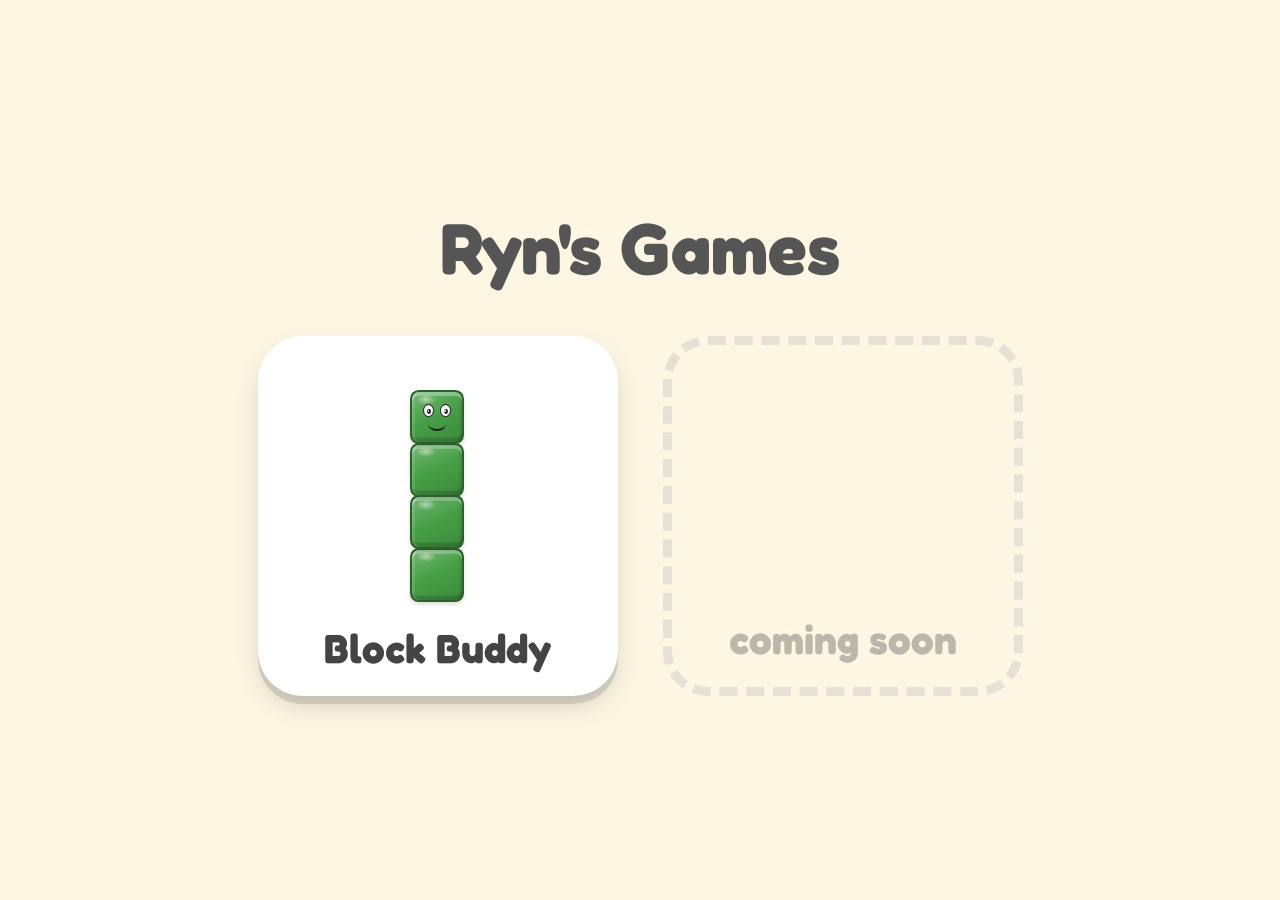
==== index.html @ b3629366 "First block-buddy game for Ryn" ====
<!doctype html>
<html lang="en">
<head>
  <meta charset="utf-8">
  <meta name="viewport" content="width=device-width, initial-scale=1, maximum-scale=1, user-scalable=no">
  <title>Ryn's Games</title>
  <link rel="preconnect" href="https://fonts.googleapis.com">
  <link href="https://fonts.googleapis.com/css2?family=Fredoka:wght@500;700&display=swap" rel="stylesheet">
  <link rel="stylesheet" href="shared/base.css">
  <link rel="stylesheet" href="shared/blocks.css">
  <style>
    body {
      display: flex;
      flex-direction: column;
      align-items: center;
      justify-content: center;
      gap: 5vmin;
      padding: 4vmin;
    }
    h1 {
      margin: 0;
      font-size: 8vmin;
      color: #555;
      font-weight: 700;
    }
    .tiles {
      display: flex;
      flex-wrap: wrap;
      gap: 5vmin;
      justify-content: center;
    }
    /* Picture tiles: big, square, one per game. No reading needed. */
    .tile {
      width: 40vmin;
      height: 40vmin;
      border-radius: 5vmin;
      background: white;
      box-shadow: 0 8px 0 rgba(0,0,0,0.12), 0 12px 24px rgba(0,0,0,0.12);
      display: flex;
      flex-direction: column;
      align-items: center;
      padding: 4vmin 3vmin 3vmin;
      text-decoration: none;
      color: #444;
      font-size: 4.5vmin;
      font-weight: 700;
      transition: transform 0.1s;
    }
    .tile:active { transform: translateY(5px); box-shadow: 0 3px 0 rgba(0,0,0,0.12); }

    /* The picture area fills the tile; the label sits in its own row below. */
    .tile .picture {
      flex: 1;
      display: flex;
      align-items: flex-end;
      justify-content: center;
      min-height: 0;
      margin-bottom: 3vmin;
    }
    .tile .label { line-height: 1; }

    /* A tiny static tower as the Block Buddy icon. */
    .tile .tower { --b: 6vmin; }

    .tile.soon {
      opacity: 0.35;
      pointer-events: none;
      border: 1vmin dashed #bbb;
      background: transparent;
      box-shadow: none;
      justify-content: flex-end;
    }
  </style>
</head>
<body>
  <h1>Ryn's Games</h1>
  <div class="tiles">
    <a class="tile" href="block-buddy/index.html">
      <div class="picture">
        <div class="tower">
          <div class="col">
            <div class="block" style="--c:#4aa84a"></div>
            <div class="block" style="--c:#4aa84a"></div>
            <div class="block" style="--c:#4aa84a"></div>
            <div class="block" style="--c:#4aa84a">
              <div class="face">
                <div class="eye left"><div class="pupil"></div></div>
                <div class="eye right"><div class="pupil"></div></div>
                <div class="mouth"></div>
              </div>
            </div>
          </div>
        </div>
      </div>
      <div class="label">Block Buddy</div>
    </a>
    <div class="tile soon"><div class="label">coming soon</div></div>
  </div>
  <script>document.addEventListener('contextmenu', e => e.preventDefault());</script>
</body>
</html>
---- shared/base.css ----
/* Shared base styles for ryn-games: touch-first, no text selection, no zoom. */
:root {
  --bg: #fdf6e3;
  --ink: #2b2b2b;
  --font: "Fredoka", "Segoe UI Rounded", "Arial Rounded MT Bold", "Comic Sans MS", system-ui, sans-serif;
}

* { box-sizing: border-box; }

html, body {
  margin: 0;
  padding: 0;
  height: 100%;
  overflow: hidden;
  background: var(--bg);
  color: var(--ink);
  font-family: var(--font);
  touch-action: manipulation;
  -webkit-user-select: none;
  user-select: none;
  -webkit-tap-highlight-color: transparent;
  -webkit-touch-callout: none;
}

button {
  font-family: inherit;
  border: none;
  cursor: pointer;
  touch-action: manipulation;
  -webkit-user-select: none;
  user-select: none;
}

button:focus { outline: none; }

/* Small corner controls meant for a grown-up: house (home) and fullscreen. */
.corner-btn {
  position: fixed;
  top: 10px;
  width: 44px;
  height: 44px;
  border-radius: 50%;
  background: rgba(0, 0, 0, 0.08);
  color: #555;
  font-size: 22px;
  display: flex;
  align-items: center;
  justify-content: center;
  z-index: 50;
  text-decoration: none;
}
.corner-btn:active { background: rgba(0, 0, 0, 0.18); }
.corner-btn.home { left: 10px; }
.corner-btn.fullscreen { right: 10px; }
:fullscreen .corner-btn.fullscreen { display: none; }
---- shared/blocks.css ----
/*
 * Shared block styles for ryn-games. Pair with shared/blocks.js.
 * Set --b (block size) on a container; everything scales from it.
 *
 * Each block is a polished toy cube seen face-on: a soft diagonal gradient,
 * a beveled edge, a glossy highlight in the top corner and a faint grain,
 * all derived from the block's base color in --c.
 */
.tower {
  display: flex;
  align-items: flex-end;
  gap: calc(var(--b) * 0.16);
  padding: 0 calc(var(--b) * 0.3);
  min-width: calc(var(--b) * 1.6);
  min-height: calc(var(--b) * 0.5);
}

.col {
  display: flex;
  flex-direction: column-reverse;
}

.block {
  --c: #999;
  --edge: color-mix(in srgb, var(--c), black 42%);
  --hi: color-mix(in srgb, var(--c), white 26%);
  --lo: color-mix(in srgb, var(--c), black 14%);
  position: relative;
  width: var(--b);
  height: var(--b);
  border-radius: calc(var(--b) * 0.16);
  border: 2px solid var(--edge);
  margin-top: calc(var(--b) * -0.03);  /* slight overlap so the stack reads as one body */
  background:
    /* faint grain so the surface is not dead flat */
    url("data:image/svg+xml;utf8,<svg xmlns='http://www.w3.org/2000/svg' width='96' height='96'><filter id='n'><feTurbulence type='fractalNoise' baseFrequency='0.85' numOctaves='2' stitchTiles='stitch'/><feColorMatrix values='0 0 0 0 0  0 0 0 0 0  0 0 0 0 0  0 0 0 0.10 0'/></filter><rect width='100%' height='100%' filter='url(%23n)'/></svg>"),
    linear-gradient(155deg, var(--hi) 0%, var(--c) 48%, var(--lo) 100%);
  box-shadow:
    inset 0 calc(var(--b) * 0.07) 0 rgba(255, 255, 255, 0.32),   /* top bevel */
    inset calc(var(--b) * 0.05) 0 0 rgba(255, 255, 255, 0.14),   /* left bevel */
    inset 0 calc(var(--b) * -0.08) 0 rgba(0, 0, 0, 0.16),        /* bottom bevel */
    inset calc(var(--b) * -0.05) 0 0 rgba(0, 0, 0, 0.08),        /* right bevel */
    0 calc(var(--b) * 0.04) calc(var(--b) * 0.08) rgba(0, 0, 0, 0.14); /* lift */
}
/* glossy highlight in the top-left corner */
.block::before {
  content: '';
  position: absolute;
  left: 8%;
  top: 5%;
  width: 40%;
  height: 20%;
  border-radius: 50%;
  background: radial-gradient(ellipse at 50% 45%, rgba(255, 255, 255, 0.5), rgba(255, 255, 255, 0) 72%);
  pointer-events: none;
}
.block.light {
  --edge: color-mix(in srgb, var(--c), black 30%);
}
.block.pop { animation: block-popin 0.3s cubic-bezier(.3, 1.6, .5, 1); }
.block.ghost {
  background: transparent;
  border: 3px dashed rgba(0, 0, 0, 0.18);
  box-shadow: none;
}
.block.ghost::before { display: none; }

/* ---------- Face on the top block ---------- */
/* Proportions are percentages of the block, line weights scale with --b,
   so the face reads the same at 40px and at 300px. */
.face {
  position: absolute;
  inset: 0;
  z-index: 1;
  --ink: #1f1f1f;
  --line: max(1px, calc(var(--b) * 0.012));
}
.eye {
  position: absolute;
  top: 24%;
  width: 22%;
  height: 26%;              /* slightly taller than wide */
  background: white;
  border-radius: 50%;
  border: var(--line) solid var(--ink);
}
.eye.left { left: 22%; }
.eye.right { right: 22%; }
.pupil {
  position: absolute;
  left: 30%;
  top: 36%;                 /* pupils sit a touch low and inward: friendly, not startled */
  width: 46%;
  height: 46%;
  background: var(--ink);
  border-radius: 50%;
}
.eye.right .pupil { left: 24%; }
.pupil::after {
  content: '';
  position: absolute;
  left: 18%;
  top: 14%;
  width: 32%;
  height: 32%;
  border-radius: 50%;
  background: rgba(255, 255, 255, 0.9);
}
/* a simple smile: the bottom edge of a flattened ellipse */
.mouth {
  position: absolute;
  left: 32%;
  right: 32%;
  bottom: 22%;
  height: 14%;
  border-bottom: max(2px, calc(var(--b) * 0.045)) solid var(--ink);
  border-radius: 0 0 50% 50% / 0 0 100% 100%;
}

@keyframes block-popin {
  0%   { transform: scale(0.2); }
  100% { transform: scale(1); }
}
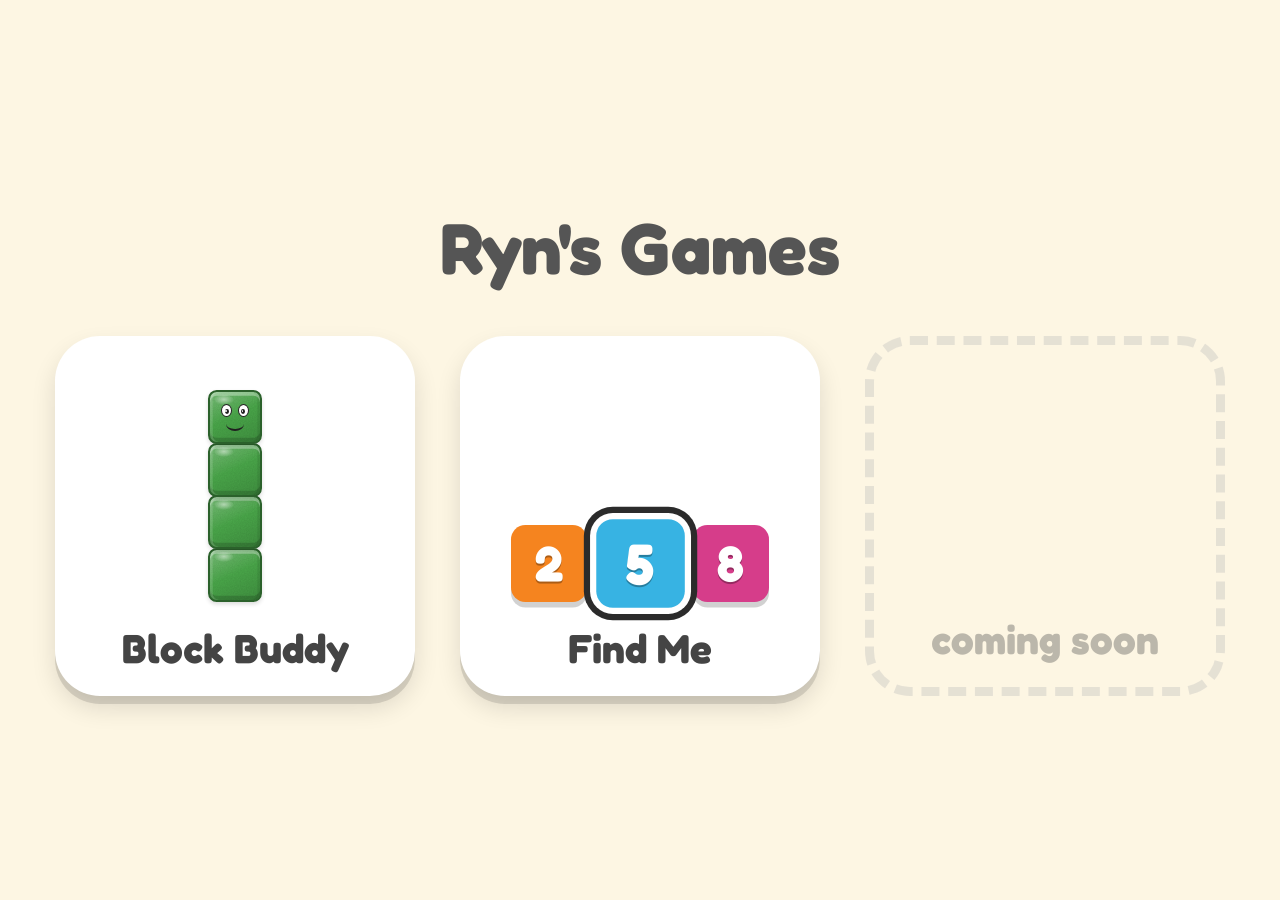
==== commit a11b9664: "Find me and grown up counter" ====
--- a/index.html
+++ b/index.html
@@ -59,8 +59,24 @@
     }
     .tile .label { line-height: 1; }
 
-    /* A tiny static tower as the Block Buddy icon. */
+    /* Block Buddy icon: a tiny tower. */
     .tile .tower { --b: 6vmin; }
+
+    /* Find Me icon: three numeral chips, one found. */
+    .chips { display: flex; gap: 1.6vmin; align-items: center; }
+    .chip {
+      width: 8.5vmin;
+      height: 8.5vmin;
+      border-radius: 1.6vmin;
+      color: white;
+      font-size: 5.5vmin;
+      display: flex;
+      align-items: center;
+      justify-content: center;
+      text-shadow: 0 2px 0 rgba(0,0,0,0.3);
+      box-shadow: 0 0.6vmin 0 rgba(0,0,0,0.18);
+    }
+    .chip.found { transform: scale(1.15); box-shadow: 0 0 0 0.6vmin #fff, 0 0 0 1.2vmin #2b2b2b; }
 
     .tile.soon {
       opacity: 0.35;
@@ -70,10 +86,63 @@
       box-shadow: none;
       justify-content: flex-end;
     }
+
+    /* ---------- Parent view (long-press the title) ---------- */
+    .parent {
+      position: fixed;
+      inset: 0;
+      background: var(--bg);
+      display: none;
+      flex-direction: column;
+      align-items: center;
+      justify-content: center;
+      gap: 3vmin;
+      padding: 4vmin;
+      z-index: 30;
+      font-size: 2.6vmin;
+      color: #444;
+    }
+    .parent.show { display: flex; }
+    .parent h2 { margin: 0; font-size: 4vmin; }
+    .parent .sub { color: #777; margin: 0; }
+    .grid {
+      display: grid;
+      grid-template-columns: repeat(10, 1fr);
+      gap: 1vmin;
+    }
+    .cell {
+      width: 8vmin;
+      height: 8vmin;
+      border-radius: 1.5vmin;
+      display: flex;
+      flex-direction: column;
+      align-items: center;
+      justify-content: center;
+      background: #e9e4d5;
+      line-height: 1.1;
+    }
+    .cell b { font-size: 3vmin; }
+    .cell small { font-size: 1.8vmin; opacity: 0.75; }
+    .cell.good { background: #bfe5bf; }
+    .cell.okay { background: #f8ecb0; }
+    .cell.weak { background: #f6c3bf; }
+    .cell.mastered { outline: 0.5vmin solid #4aa84a; }
+    .parent .row { display: flex; gap: 3vmin; align-items: center; flex-wrap: wrap; justify-content: center; }
+    .parent button {
+      font-size: 2.6vmin;
+      padding: 1.6vmin 3vmin;
+      border-radius: 2vmin;
+      background: #ddd;
+      color: #333;
+    }
+    .parent button.danger { background: #e4322b; color: white; }
+    .legend { display: flex; gap: 2vmin; color: #777; }
+    .legend span::before { content: ''; display: inline-block; width: 1.8vmin; height: 1.8vmin; border-radius: 0.4vmin; margin-right: 0.6vmin; vertical-align: middle; }
+    .legend .g::before { background: #bfe5bf; } .legend .o::before { background: #f8ecb0; } .legend .w::before { background: #f6c3bf; }
   </style>
 </head>
 <body>
-  <h1>Ryn's Games</h1>
+  <h1 id="title">Ryn's Games</h1>
   <div class="tiles">
     <a class="tile" href="block-buddy/index.html">
       <div class="picture">
@@ -94,8 +163,76 @@
       </div>
       <div class="label">Block Buddy</div>
     </a>
+    <a class="tile" href="find-me/index.html">
+      <div class="picture">
+        <div class="chips">
+          <div class="chip" style="background:#f5841f">2</div>
+          <div class="chip found" style="background:#37b3e3">5</div>
+          <div class="chip" style="background:#d63d8a">8</div>
+        </div>
+      </div>
+      <div class="label">Find Me</div>
+    </a>
     <div class="tile soon"><div class="label">coming soon</div></div>
   </div>
-  <script>document.addEventListener('contextmenu', e => e.preventDefault());</script>
+
+  <div class="parent" id="parent">
+    <h2>Grown-up corner</h2>
+    <p class="sub" id="rangeLine"></p>
+    <div class="grid" id="grid"></div>
+    <div class="legend"><span class="g">mostly right</span><span class="o">mixed</span><span class="w">struggling</span><span>green ring = mastered</span></div>
+    <div class="row">
+      <button id="closeBtn">Close</button>
+      <button id="resetBtn" class="danger">Reset progress</button>
+    </div>
+  </div>
+
+  <script src="shared/progress.js"></script>
+  <script>
+    (function () {
+      document.addEventListener('contextmenu', e => e.preventDefault());
+
+      const parentEl = document.getElementById('parent');
+      const grid = document.getElementById('grid');
+      const rangeLine = document.getElementById('rangeLine');
+      const resetBtn = document.getElementById('resetBtn');
+      let armed = false;
+
+      function renderParent() {
+        grid.innerHTML = '';
+        Progress.all().forEach(s => {
+          const cell = document.createElement('div');
+          cell.className = 'cell';
+          if (s.seen > 0) {
+            const rate = s.hits / s.seen;
+            cell.classList.add(rate >= 0.8 ? 'good' : rate >= 0.5 ? 'okay' : 'weak');
+          }
+          if (s.mastered) cell.classList.add('mastered');
+          cell.innerHTML = '<b>' + s.n + '</b><small>' + (s.seen ? s.hits + '/' + s.seen : '–') + '</small>';
+          grid.appendChild(cell);
+        });
+        rangeLine.textContent = 'Find Me is asking about 1 to ' + Progress.range() + '. Counts are right answers / times asked.';
+        resetBtn.textContent = 'Reset progress';
+        armed = false;
+      }
+
+      // Long-press the title (700ms) to open. A quick tap does nothing.
+      const title = document.getElementById('title');
+      let timer = null;
+      const start = () => { timer = setTimeout(() => { renderParent(); parentEl.classList.add('show'); }, 700); };
+      const cancel = () => { if (timer) { clearTimeout(timer); timer = null; } };
+      title.addEventListener('pointerdown', start);
+      ['pointerup', 'pointerleave', 'pointercancel'].forEach(ev => title.addEventListener(ev, cancel));
+
+      document.getElementById('closeBtn').addEventListener('click', () => parentEl.classList.remove('show'));
+      // Dev convenience: index.html?parent=1 opens the grown-up corner directly.
+      if (new URLSearchParams(location.search).get('parent')) { renderParent(); parentEl.classList.add('show'); }
+      resetBtn.addEventListener('click', () => {
+        if (!armed) { armed = true; resetBtn.textContent = 'Tap again to confirm'; return; }
+        Progress.reset();
+        renderParent();
+      });
+    })();
+  </script>
 </body>
 </html>
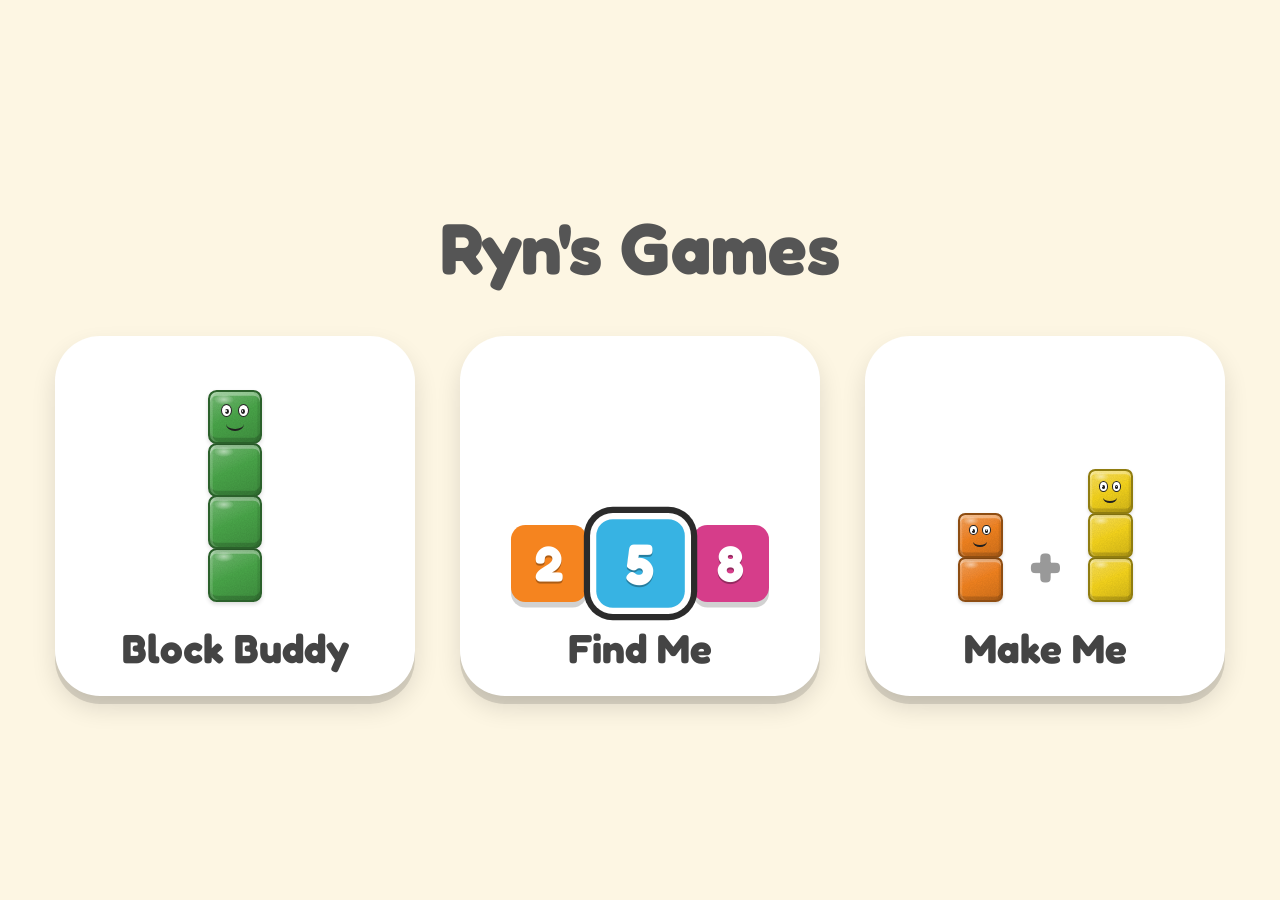
==== commit 0aef6bb1: "Adding make me" ====
--- a/index.html
+++ b/index.html
@@ -22,6 +22,7 @@
       font-size: 8vmin;
       color: #555;
       font-weight: 700;
+      touch-action: none; /* a finger that drifts during the long-press must not become a scroll */
     }
     .tiles {
       display: flex;
@@ -61,6 +62,11 @@
 
     /* Block Buddy icon: a tiny tower. */
     .tile .tower { --b: 6vmin; }
+
+    /* Make Me icon: two little towers and a plus. */
+    .bond { display: flex; align-items: flex-end; gap: 1.5vmin; }
+    .bond .tower { --b: 5vmin; }
+    .bond .plus { font-size: 7vmin; font-weight: 700; color: #999; line-height: 1; padding-bottom: 1vmin; }
 
     /* Find Me icon: three numeral chips, one found. */
     .chips { display: flex; gap: 1.6vmin; align-items: center; }
@@ -123,6 +129,8 @@
     }
     .cell b { font-size: 3vmin; }
     .cell small { font-size: 1.8vmin; opacity: 0.75; }
+    .cell small.mix { font-size: 1.4vmin; color: #a33; opacity: 1; }
+    .parent .sub { text-align: center; line-height: 1.4; }
     .cell.good { background: #bfe5bf; }
     .cell.okay { background: #f8ecb0; }
     .cell.weak { background: #f6c3bf; }
@@ -135,7 +143,38 @@
       background: #ddd;
       color: #333;
     }
-    .parent button.danger { background: #e4322b; color: white; }
+    .parent button.danger {
+      background: #e4322b;
+      color: white;
+      position: relative;
+      overflow: hidden;
+      touch-action: none;
+    }
+    /* hold-to-reset: a dark bar fills the button over the hold time */
+    .parent button.danger .fill {
+      position: absolute;
+      left: 0; top: 0; bottom: 0;
+      width: 0;
+      background: rgba(0,0,0,0.3);
+      transition: width 0s;
+    }
+    .parent button.danger.holding .fill { width: 100%; transition: width 1.2s linear; }
+    .parent button.danger span { position: relative; }
+    .parent button.undo { background: #4aa84a; color: white; }
+    .voice-row label, .dim-label { color: #777; }
+    .band-row #bandRow, .band-row #levelRow { display: flex; gap: 1.2vmin; flex-wrap: wrap; justify-content: center; }
+    .parent button.band.current { background: #2b2b2b; color: white; }
+    .voice-row select {
+      font-family: inherit;
+      font-size: 2.4vmin;
+      padding: 1.2vmin 1.6vmin;
+      border-radius: 1.5vmin;
+      border: 0.3vmin solid #ccc;
+      background: white;
+      color: #333;
+      max-width: 60vw;
+    }
+    .parent button[hidden] { display: none; }
     .legend { display: flex; gap: 2vmin; color: #777; }
     .legend span::before { content: ''; display: inline-block; width: 1.8vmin; height: 1.8vmin; border-radius: 0.4vmin; margin-right: 0.6vmin; vertical-align: middle; }
     .legend .g::before { background: #bfe5bf; } .legend .o::before { background: #f8ecb0; } .legend .w::before { background: #f6c3bf; }
@@ -173,7 +212,23 @@
       </div>
       <div class="label">Find Me</div>
     </a>
-    <div class="tile soon"><div class="label">coming soon</div></div>
+    <a class="tile" href="make-me/index.html">
+      <div class="picture">
+        <div class="bond">
+          <div class="tower"><div class="col">
+            <div class="block" style="--c:#f5841f"></div>
+            <div class="block" style="--c:#f5841f"><div class="face"><div class="eye left"><div class="pupil"></div></div><div class="eye right"><div class="pupil"></div></div><div class="mouth"></div></div></div>
+          </div></div>
+          <div class="plus">+</div>
+          <div class="tower"><div class="col">
+            <div class="block" style="--c:#f9d71c"></div>
+            <div class="block" style="--c:#f9d71c"></div>
+            <div class="block" style="--c:#f9d71c"><div class="face"><div class="eye left"><div class="pupil"></div></div><div class="eye right"><div class="pupil"></div></div><div class="mouth"></div></div></div>
+          </div></div>
+        </div>
+      </div>
+      <div class="label">Make Me</div>
+    </a>
   </div>
 
   <div class="parent" id="parent">
@@ -181,22 +236,82 @@
     <p class="sub" id="rangeLine"></p>
     <div class="grid" id="grid"></div>
     <div class="legend"><span class="g">mostly right</span><span class="o">mixed</span><span class="w">struggling</span><span>green ring = mastered</span></div>
+    <div class="row band-row">
+      <span class="dim-label">Ask about</span>
+      <div id="bandRow">
+        <button class="band" data-band="5">1 to 5</button>
+        <button class="band" data-band="10">1 to 10</button>
+        <button class="band" data-band="20">1 to 20</button>
+      </div>
+    </div>
+    <div class="row band-row">
+      <span class="dim-label">Make Me level</span>
+      <div id="levelRow">
+        <button class="band" data-level="1">1 · make 2 to 5</button>
+        <button class="band" data-level="2">2 · make 6 to 10</button>
+        <button class="band" data-level="3">3 · make ten</button>
+        <button class="band" data-level="4">4 · make teens</button>
+      </div>
+    </div>
+    <div class="row voice-row">
+      <label for="voiceSel">Voice</label>
+      <select id="voiceSel"></select>
+      <button id="tryVoiceBtn">Try it</button>
+    </div>
     <div class="row">
       <button id="closeBtn">Close</button>
-      <button id="resetBtn" class="danger">Reset progress</button>
+      <button id="resetBtn" class="danger"><div class="fill"></div><span>Hold to reset progress</span></button>
+      <button id="undoBtn" class="undo" hidden>Undo reset</button>
     </div>
   </div>
 
   <script src="shared/progress.js"></script>
+  <script src="shared/audio.js"></script>
+  <script src="shared/tap.js"></script>
   <script>
     (function () {
       document.addEventListener('contextmenu', e => e.preventDefault());
 
+      // Game tiles open on first contact, like every button inside the games.
+      document.querySelectorAll('a.tile').forEach(a => Tap.on(a, () => { location.href = a.getAttribute('href'); }));
+
       const parentEl = document.getElementById('parent');
+      const bandRow = document.getElementById('bandRow');
+      const levelRow = document.getElementById('levelRow');
+      const voiceSel = document.getElementById('voiceSel');
+      const tryVoiceBtn = document.getElementById('tryVoiceBtn');
+
+      // Voice picker: every English voice this device offers, with the saved choice selected.
+      function renderVoices() {
+        const list = GameAudio.voices();
+        const saved = GameAudio.savedVoiceName();
+        const current = GameAudio.currentVoiceName();
+        voiceSel.innerHTML = '';
+        const auto = document.createElement('option');
+        auto.value = '';
+        auto.textContent = 'Automatic' + (current && !saved ? ' (' + current + ')' : '');
+        voiceSel.appendChild(auto);
+        list.forEach(v => {
+          const o = document.createElement('option');
+          o.value = v.name;
+          o.textContent = v.name + (v.local ? ' · on device' : ' · online');
+          voiceSel.appendChild(o);
+        });
+        voiceSel.value = saved && list.some(v => v.name === saved) ? saved : '';
+        voiceSel.disabled = list.length === 0;
+      }
+      voiceSel.addEventListener('change', () => { GameAudio.setVoice(voiceSel.value); renderVoices(); GameAudio.preview(); });
+      tryVoiceBtn.addEventListener('click', () => { GameAudio.unlock(); GameAudio.preview(); });
+      GameAudio.ready(renderVoices);
+      if ('speechSynthesis' in window) {
+        // audio.js owns onvoiceschanged; poll briefly in case voices arrive after it fired.
+        let tries = 0;
+        const t = setInterval(() => { renderVoices(); if (++tries > 10 || voiceSel.options.length > 1) clearInterval(t); }, 500);
+      }
       const grid = document.getElementById('grid');
       const rangeLine = document.getElementById('rangeLine');
       const resetBtn = document.getElementById('resetBtn');
-      let armed = false;
+      const undoBtn = document.getElementById('undoBtn');
 
       function renderParent() {
         grid.innerHTML = '';
@@ -205,33 +320,69 @@
           cell.className = 'cell';
           if (s.seen > 0) {
             const rate = s.hits / s.seen;
-            cell.classList.add(rate >= 0.8 ? 'good' : rate >= 0.5 ? 'okay' : 'weak');
+            let tone = rate >= 0.8 ? 'good' : rate >= 0.5 ? 'okay' : 'weak';
+            if (tone === 'good' && s.confused > s.hits) tone = 'okay'; // one lucky hit does not outweigh mix-ups
+            cell.classList.add(tone);
+          } else if (s.confused > 0) {
+            cell.classList.add('okay'); // never asked, but she has mistaken it for others
           }
           if (s.mastered) cell.classList.add('mastered');
-          cell.innerHTML = '<b>' + s.n + '</b><small>' + (s.seen ? s.hits + '/' + s.seen : '–') + '</small>';
+          const score = s.seen ? s.hits + '/' + s.seen : '–';
+          const mix = s.confused ? '<small class="mix">' + s.confused + ' mix-up' + (s.confused === 1 ? '' : 's') + '</small>' : '';
+          cell.innerHTML = '<b>' + s.n + '</b><small>' + score + '</small>' + mix;
           grid.appendChild(cell);
         });
-        rangeLine.textContent = 'Find Me is asking about 1 to ' + Progress.range() + '. Counts are right answers / times asked.';
-        resetBtn.textContent = 'Reset progress';
-        armed = false;
+        const band = Progress.range();
+        rangeLine.innerHTML = 'Find Me is asking about 1 to ' + band + '. It widens on its own once every number in the band is found first try twice in a row.<br>' +
+          'Score is first-try right / times asked. A mix-up is tapping that number when a different one was asked for.';
+        bandRow.querySelectorAll('.band').forEach(b => b.classList.toggle('current', Number(b.dataset.band) === band));
+        const lvl = Progress.getLevel('make-me');
+        levelRow.querySelectorAll('.band').forEach(b => b.classList.toggle('current', Number(b.dataset.level) === lvl));
+        undoBtn.hidden = !Progress.canUndoReset();
+        renderVoices();
       }
 
-      // Long-press the title (700ms) to open. A quick tap does nothing.
-      const title = document.getElementById('title');
-      let timer = null;
-      const start = () => { timer = setTimeout(() => { renderParent(); parentEl.classList.add('show'); }, 700); };
-      const cancel = () => { if (timer) { clearTimeout(timer); timer = null; } };
-      title.addEventListener('pointerdown', start);
-      ['pointerup', 'pointerleave', 'pointercancel'].forEach(ev => title.addEventListener(ev, cancel));
-
+      // Press-and-hold helper: fires after `ms` of continuous contact, cancels on release or drift.
+      function holdToFire(el, ms, onFire, onState) {
+        let timer = null;
+        const start = e => {
+          if (e.button !== undefined && e.button !== 0) return;
+          if (onState) onState(true);
+          timer = setTimeout(() => { timer = null; if (onState) onState(false); onFire(); }, ms);
+        };
+        const cancel = () => {
+          if (timer) { clearTimeout(timer); timer = null; }
+          if (onState) onState(false);
+        };
+        el.addEventListener('pointerdown', start);
+        ['pointerup', 'pointerleave', 'pointercancel'].forEach(ev => el.addEventListener(ev, cancel));
+      }
+
+      // Long-press the title to open. A quick tap does nothing.
+      holdToFire(document.getElementById('title'), 800, () => { renderParent(); parentEl.classList.add('show'); });
+
+      // Reset needs a deliberate 1.2 s hold, and keeps one backup so it can be undone.
+      holdToFire(resetBtn, 1200,
+        () => { Progress.reset(); renderParent(); },
+        holding => resetBtn.classList.toggle('holding', holding));
+      resetBtn.addEventListener('click', e => e.preventDefault());
+      undoBtn.addEventListener('click', () => { Progress.undoReset(); renderParent(); });
+
+      bandRow.addEventListener('click', e => {
+        const b = e.target.closest('.band');
+        if (!b) return;
+        Progress.setBand(Number(b.dataset.band));
+        renderParent();
+      });
+      levelRow.addEventListener('click', e => {
+        const b = e.target.closest('.band');
+        if (!b) return;
+        Progress.setLevel('make-me', Number(b.dataset.level));
+        renderParent();
+      });
       document.getElementById('closeBtn').addEventListener('click', () => parentEl.classList.remove('show'));
       // Dev convenience: index.html?parent=1 opens the grown-up corner directly.
       if (new URLSearchParams(location.search).get('parent')) { renderParent(); parentEl.classList.add('show'); }
-      resetBtn.addEventListener('click', () => {
-        if (!armed) { armed = true; resetBtn.textContent = 'Tap again to confirm'; return; }
-        Progress.reset();
-        renderParent();
-      });
     })();
   </script>
 </body>
--- a/shared/blocks.css
+++ b/shared/blocks.css
@@ -22,19 +22,14 @@
 
 .block {
   --c: #999;
-  --edge: color-mix(in srgb, var(--c), black 42%);
-  --hi: color-mix(in srgb, var(--c), white 26%);
-  --lo: color-mix(in srgb, var(--c), black 14%);
   position: relative;
   width: var(--b);
   height: var(--b);
   border-radius: calc(var(--b) * 0.16);
-  border: 2px solid var(--edge);
+  /* plain look first, so an older Chrome without color-mix() still shows solid blocks */
+  border: 2px solid rgba(0, 0, 0, 0.35);
+  background: var(--c);
   margin-top: calc(var(--b) * -0.03);  /* slight overlap so the stack reads as one body */
-  background:
-    /* faint grain so the surface is not dead flat */
-    url("data:image/svg+xml;utf8,<svg xmlns='http://www.w3.org/2000/svg' width='96' height='96'><filter id='n'><feTurbulence type='fractalNoise' baseFrequency='0.85' numOctaves='2' stitchTiles='stitch'/><feColorMatrix values='0 0 0 0 0  0 0 0 0 0  0 0 0 0 0  0 0 0 0.10 0'/></filter><rect width='100%' height='100%' filter='url(%23n)'/></svg>"),
-    linear-gradient(155deg, var(--hi) 0%, var(--c) 48%, var(--lo) 100%);
   box-shadow:
     inset 0 calc(var(--b) * 0.07) 0 rgba(255, 255, 255, 0.32),   /* top bevel */
     inset calc(var(--b) * 0.05) 0 0 rgba(255, 255, 255, 0.14),   /* left bevel */
@@ -54,8 +49,20 @@
   background: radial-gradient(ellipse at 50% 45%, rgba(255, 255, 255, 0.5), rgba(255, 255, 255, 0) 72%);
   pointer-events: none;
 }
-.block.light {
-  --edge: color-mix(in srgb, var(--c), black 30%);
+@supports (color: color-mix(in srgb, red, blue)) {
+  .block {
+    --edge: color-mix(in srgb, var(--c), black 42%);
+    --hi: color-mix(in srgb, var(--c), white 26%);
+    --lo: color-mix(in srgb, var(--c), black 14%);
+    border-color: var(--edge);
+    background:
+      /* faint grain so the surface is not dead flat */
+      url("data:image/svg+xml;utf8,<svg xmlns='http://www.w3.org/2000/svg' width='96' height='96'><filter id='n'><feTurbulence type='fractalNoise' baseFrequency='0.85' numOctaves='2' stitchTiles='stitch'/><feColorMatrix values='0 0 0 0 0  0 0 0 0 0  0 0 0 0 0  0 0 0 0.10 0'/></filter><rect width='100%' height='100%' filter='url(%23n)'/></svg>"),
+      linear-gradient(155deg, var(--hi) 0%, var(--c) 48%, var(--lo) 100%);
+  }
+  .block.light {
+    --edge: color-mix(in srgb, var(--c), black 30%);
+  }
 }
 .block.pop { animation: block-popin 0.3s cubic-bezier(.3, 1.6, .5, 1); }
 .block.ghost {
@@ -96,6 +103,9 @@
   border-radius: 50%;
 }
 .eye.right .pupil { left: 24%; }
+/* teens: the ten glances at its ones column, a quiet nudge toward "ten and some" */
+.tower.teen .pupil { left: 44%; }
+.tower.teen .eye.right .pupil { left: 40%; }
 .pupil::after {
   content: '';
   position: absolute;
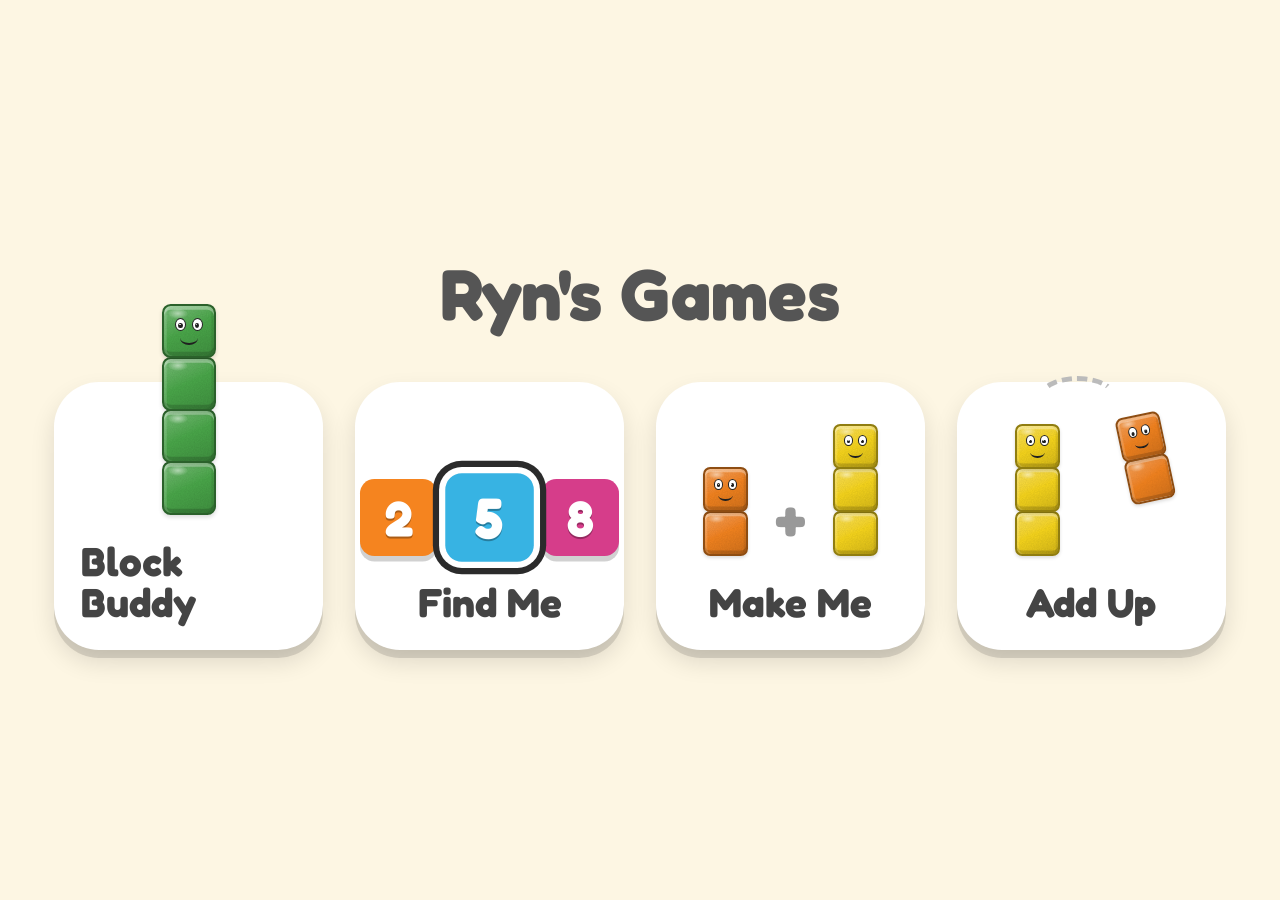
==== commit dce66f4c: "Add up game" ====
--- a/index.html
+++ b/index.html
@@ -27,13 +27,13 @@
     .tiles {
       display: flex;
       flex-wrap: wrap;
-      gap: 5vmin;
+      gap: min(5vmin, 2.5vw);
       justify-content: center;
     }
     /* Picture tiles: big, square, one per game. No reading needed. */
     .tile {
-      width: 40vmin;
-      height: 40vmin;
+      width: min(40vmin, 21vw);
+      height: min(40vmin, 21vw);
       border-radius: 5vmin;
       background: white;
       box-shadow: 0 8px 0 rgba(0,0,0,0.12), 0 12px 24px rgba(0,0,0,0.12);
@@ -68,6 +68,19 @@
     .bond .tower { --b: 5vmin; }
     .bond .plus { font-size: 7vmin; font-weight: 700; color: #999; line-height: 1; padding-bottom: 1vmin; }
 
+    /* Add Up icon: a little tower hopping onto a bigger one. */
+    .hopper { position: relative; display: flex; align-items: flex-end; gap: 4vmin; }
+    .hopper .tower { --b: 5vmin; }
+    .hopper .jumper { transform: translateY(-6vmin) rotate(-12deg); }
+    .hopper .arc {
+      position: absolute;
+      left: 4vmin; bottom: 15vmin;
+      width: 9vmin; height: 5vmin;
+      border: 0.6vmin dashed #bbb;
+      border-color: #bbb transparent transparent transparent;
+      border-radius: 50% 50% 0 0;
+    }
+
     /* Find Me icon: three numeral chips, one found. */
     .chips { display: flex; gap: 1.6vmin; align-items: center; }
     .chip {
@@ -101,8 +114,9 @@
       display: none;
       flex-direction: column;
       align-items: center;
-      justify-content: center;
-      gap: 3vmin;
+      justify-content: safe center;
+      overflow-y: auto;
+      gap: 2.4vmin;
       padding: 4vmin;
       z-index: 30;
       font-size: 2.6vmin;
@@ -162,7 +176,9 @@
     .parent button.danger span { position: relative; }
     .parent button.undo { background: #4aa84a; color: white; }
     .voice-row label, .dim-label { color: #777; }
-    .band-row #bandRow, .band-row #levelRow { display: flex; gap: 1.2vmin; flex-wrap: wrap; justify-content: center; }
+    .band-row .opts { display: flex; gap: 1.2vmin; flex-wrap: wrap; justify-content: center; }
+    .band-row .dim-label { min-width: 13vmin; text-align: right; }
+    .band-row .sep { width: 2vmin; }
     .parent button.band.current { background: #2b2b2b; color: white; }
     .voice-row select {
       font-family: inherit;
@@ -229,6 +245,23 @@
       </div>
       <div class="label">Make Me</div>
     </a>
+    <a class="tile" href="add-up/index.html">
+      <div class="picture">
+        <div class="hopper">
+          <div class="tower"><div class="col">
+            <div class="block" style="--c:#f9d71c"></div>
+            <div class="block" style="--c:#f9d71c"></div>
+            <div class="block" style="--c:#f9d71c"><div class="face"><div class="eye left"><div class="pupil"></div></div><div class="eye right"><div class="pupil"></div></div><div class="mouth"></div></div></div>
+          </div></div>
+          <div class="arc"></div>
+          <div class="tower jumper"><div class="col">
+            <div class="block" style="--c:#f5841f"></div>
+            <div class="block" style="--c:#f5841f"><div class="face"><div class="eye left"><div class="pupil"></div></div><div class="eye right"><div class="pupil"></div></div><div class="mouth"></div></div></div>
+          </div></div>
+        </div>
+      </div>
+      <div class="label">Add Up</div>
+    </a>
   </div>
 
   <div class="parent" id="parent">
@@ -237,20 +270,35 @@
     <div class="grid" id="grid"></div>
     <div class="legend"><span class="g">mostly right</span><span class="o">mixed</span><span class="w">struggling</span><span>green ring = mastered</span></div>
     <div class="row band-row">
-      <span class="dim-label">Ask about</span>
-      <div id="bandRow">
+      <span class="dim-label">Find Me</span>
+      <div class="opts" id="bandRow">
         <button class="band" data-band="5">1 to 5</button>
         <button class="band" data-band="10">1 to 10</button>
         <button class="band" data-band="20">1 to 20</button>
       </div>
+      <span class="sep"></span>
+      <div class="opts level-opts" data-game="find-me">
+        <button class="band" data-level="1">hear it</button>
+        <button class="band" data-level="2">see blocks</button>
+        <button class="band" data-level="3">both</button>
+      </div>
     </div>
     <div class="row band-row">
-      <span class="dim-label">Make Me level</span>
-      <div id="levelRow">
-        <button class="band" data-level="1">1 · make 2 to 5</button>
-        <button class="band" data-level="2">2 · make 6 to 10</button>
-        <button class="band" data-level="3">3 · make ten</button>
-        <button class="band" data-level="4">4 · make teens</button>
+      <span class="dim-label">Make Me</span>
+      <div class="opts level-opts" data-game="make-me">
+        <button class="band" data-level="1">make 2 to 5</button>
+        <button class="band" data-level="2">make 6 to 10</button>
+        <button class="band" data-level="3">make ten</button>
+        <button class="band" data-level="4">make teens</button>
+      </div>
+    </div>
+    <div class="row band-row">
+      <span class="dim-label">Add Up</span>
+      <div class="opts level-opts" data-game="add-up">
+        <button class="band" data-level="1">to 10</button>
+        <button class="band" data-level="2">to 20</button>
+        <button class="band" data-level="3">numbers only</button>
+        <button class="band" data-level="4">take away</button>
       </div>
     </div>
     <div class="row voice-row">
@@ -277,7 +325,7 @@
 
       const parentEl = document.getElementById('parent');
       const bandRow = document.getElementById('bandRow');
-      const levelRow = document.getElementById('levelRow');
+      const levelRows = document.querySelectorAll('.level-opts');
       const voiceSel = document.getElementById('voiceSel');
       const tryVoiceBtn = document.getElementById('tryVoiceBtn');
 
@@ -336,8 +384,10 @@
         rangeLine.innerHTML = 'Find Me is asking about 1 to ' + band + '. It widens on its own once every number in the band is found first try twice in a row.<br>' +
           'Score is first-try right / times asked. A mix-up is tapping that number when a different one was asked for.';
         bandRow.querySelectorAll('.band').forEach(b => b.classList.toggle('current', Number(b.dataset.band) === band));
-        const lvl = Progress.getLevel('make-me');
-        levelRow.querySelectorAll('.band').forEach(b => b.classList.toggle('current', Number(b.dataset.level) === lvl));
+        levelRows.forEach(row => {
+          const lvl = Progress.getLevel(row.dataset.game);
+          row.querySelectorAll('.band').forEach(b => b.classList.toggle('current', Number(b.dataset.level) === lvl));
+        });
         undoBtn.hidden = !Progress.canUndoReset();
         renderVoices();
       }
@@ -374,12 +424,12 @@
         Progress.setBand(Number(b.dataset.band));
         renderParent();
       });
-      levelRow.addEventListener('click', e => {
+      levelRows.forEach(row => row.addEventListener('click', e => {
         const b = e.target.closest('.band');
         if (!b) return;
-        Progress.setLevel('make-me', Number(b.dataset.level));
+        Progress.setLevel(row.dataset.game, Number(b.dataset.level));
         renderParent();
-      });
+      }));
       document.getElementById('closeBtn').addEventListener('click', () => parentEl.classList.remove('show'));
       // Dev convenience: index.html?parent=1 opens the grown-up corner directly.
       if (new URLSearchParams(location.search).get('parent')) { renderParent(); parentEl.classList.add('show'); }
--- a/shared/blocks.css
+++ b/shared/blocks.css
@@ -65,6 +65,13 @@
   }
 }
 .block.pop { animation: block-popin 0.3s cubic-bezier(.3, 1.6, .5, 1); }
+/* the block being counted aloud (shared/count.js) */
+.block.lit {
+  z-index: 2;
+  transform: scale(1.12);
+  box-shadow: 0 0 0 calc(var(--b) * 0.08) #fff, 0 0 calc(var(--b) * 0.35) calc(var(--b) * 0.1) rgba(255, 200, 0, 0.9);
+  transition: transform 0.12s;
+}
 .block.ghost {
   background: transparent;
   border: 3px dashed rgba(0, 0, 0, 0.18);
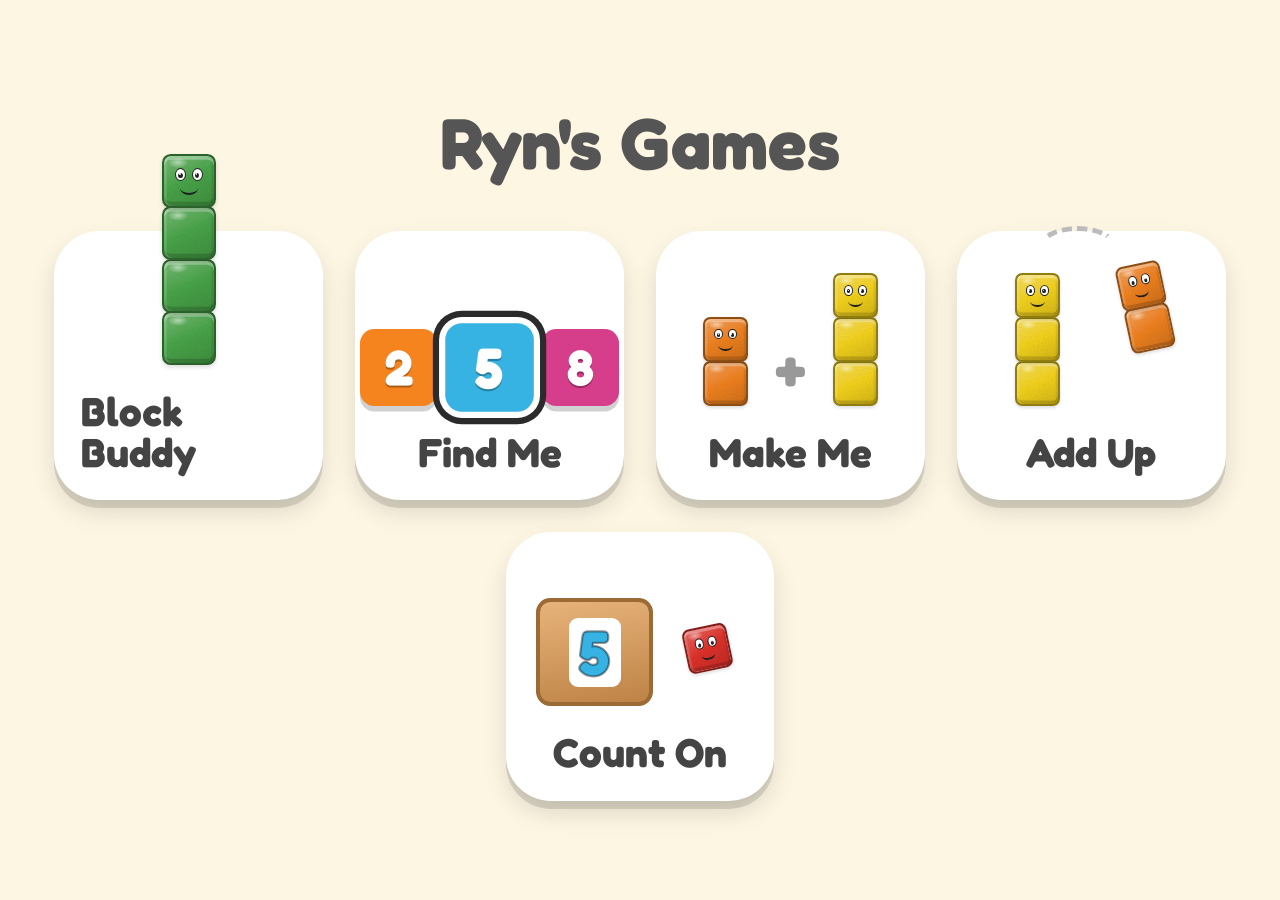
==== commit 35b588a1: "Add Count On: a bridge from counting all to counting on The first number hides in a box with its num" ====
--- a/index.html
+++ b/index.html
@@ -80,6 +80,21 @@
       border-color: #bbb transparent transparent transparent;
       border-radius: 50% 50% 0 0;
     }
+
+    /* Count On icon: a closed box with a numeral, and one block hopping in. */
+    .cbox { display: flex; align-items: flex-end; gap: 2vmin; }
+    .cbox .lidicon {
+      width: 13vmin; height: 12vmin; border-radius: 1.6vmin;
+      background: linear-gradient(170deg, #e7b37a, #be8346);
+      border: 0.5vmin solid #9c6a35;
+      display: flex; align-items: center; justify-content: center;
+    }
+    .cbox .lidicon span {
+      background: white; border-radius: 1vmin; padding: 0 1.2vmin;
+      font-size: 7vmin; line-height: 1.1; color: #37b3e3;
+      -webkit-text-stroke: 0.25vmin rgba(0,0,0,0.4);
+    }
+    .cbox .tower { --b: 5vmin; transform: translateY(-4vmin) rotate(-12deg); }
 
     /* Find Me icon: three numeral chips, one found. */
     .chips { display: flex; gap: 1.6vmin; align-items: center; }
@@ -262,6 +277,17 @@
       </div>
       <div class="label">Add Up</div>
     </a>
+    <a class="tile" href="count-on/index.html">
+      <div class="picture">
+        <div class="cbox">
+          <div class="lidicon"><span>5</span></div>
+          <div class="tower"><div class="col">
+            <div class="block" style="--c:#e4322b"><div class="face"><div class="eye left"><div class="pupil"></div></div><div class="eye right"><div class="pupil"></div></div><div class="mouth"></div></div></div>
+          </div></div>
+        </div>
+      </div>
+      <div class="label">Count On</div>
+    </a>
   </div>
 
   <div class="parent" id="parent">
@@ -299,6 +325,15 @@
         <button class="band" data-level="2">to 20</button>
         <button class="band" data-level="3">numbers only</button>
         <button class="band" data-level="4">take away</button>
+      </div>
+    </div>
+    <div class="row band-row">
+      <span class="dim-label">Count On</span>
+      <div class="opts level-opts" data-game="count-on">
+        <button class="band" data-level="1">one more</button>
+        <button class="band" data-level="2">box + 1</button>
+        <button class="band" data-level="3">box + 2 or 3</button>
+        <button class="band" data-level="4">to 13</button>
       </div>
     </div>
     <div class="row voice-row">
